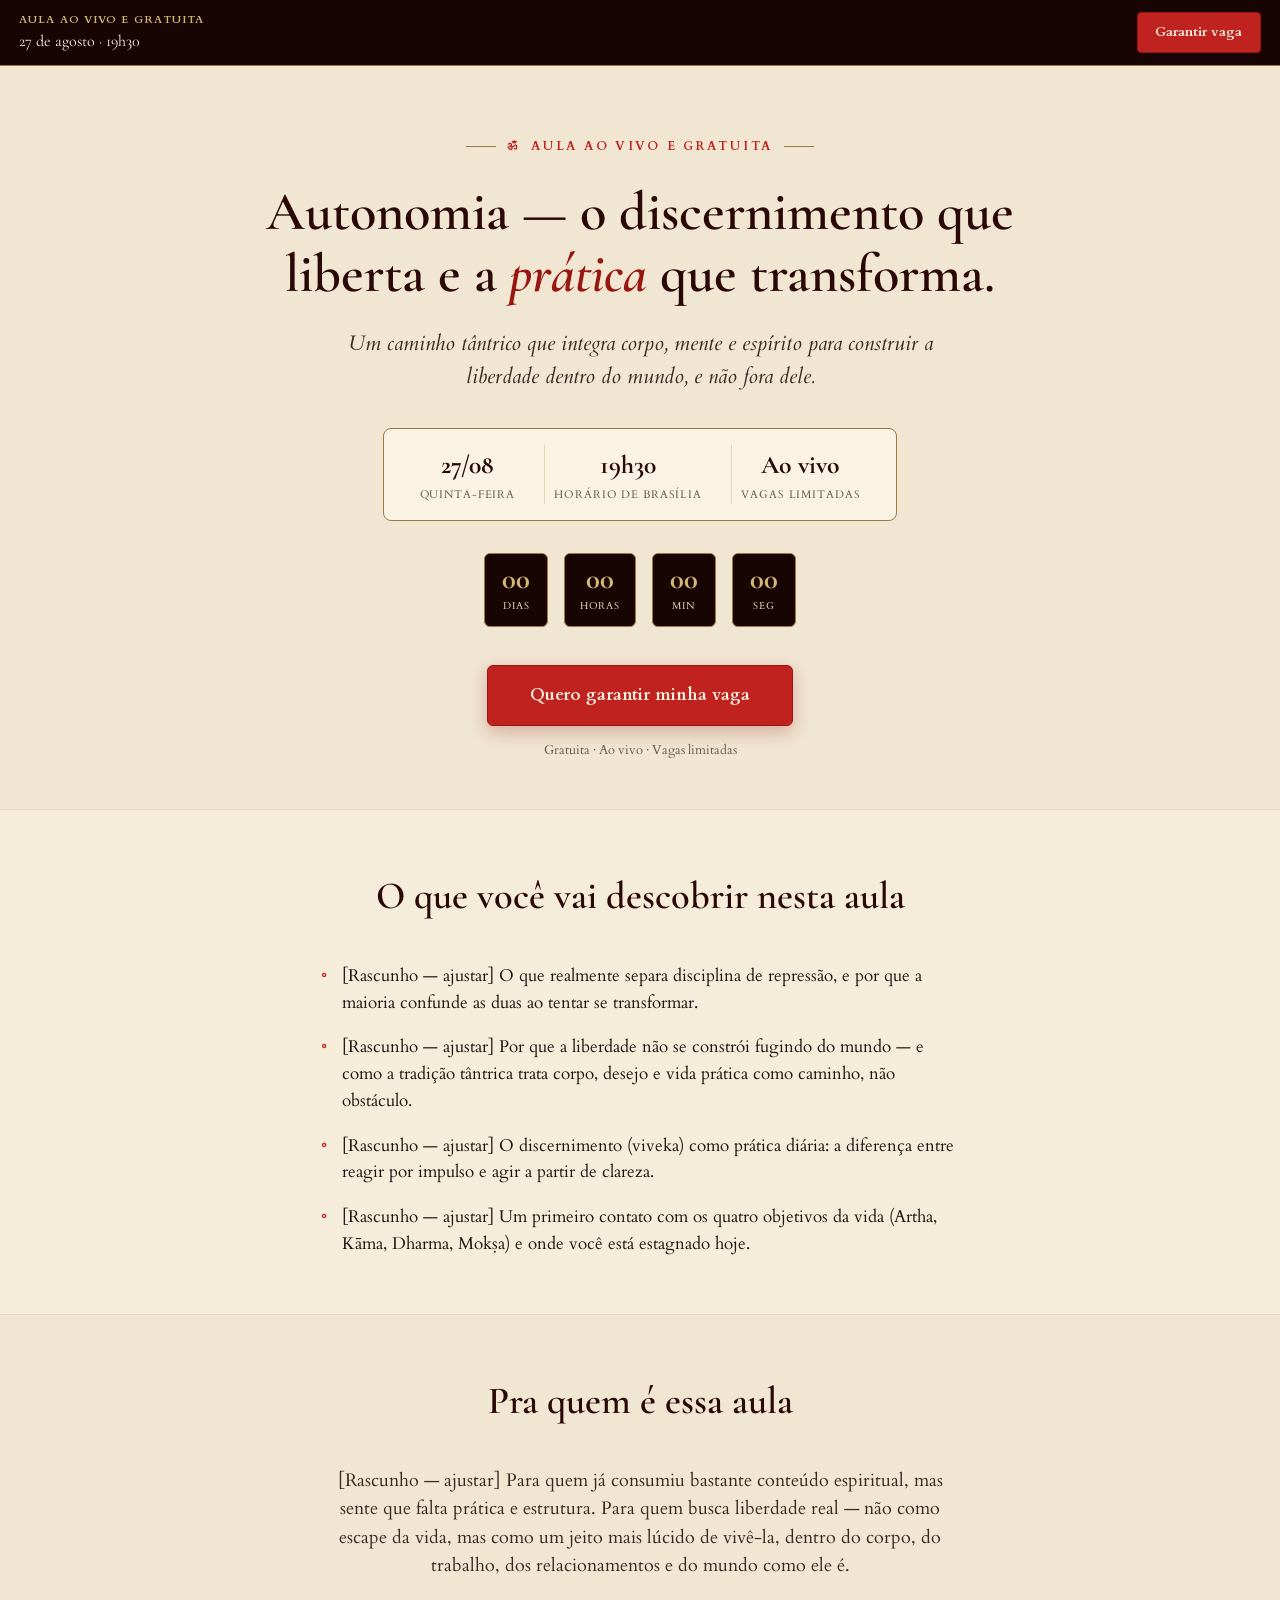
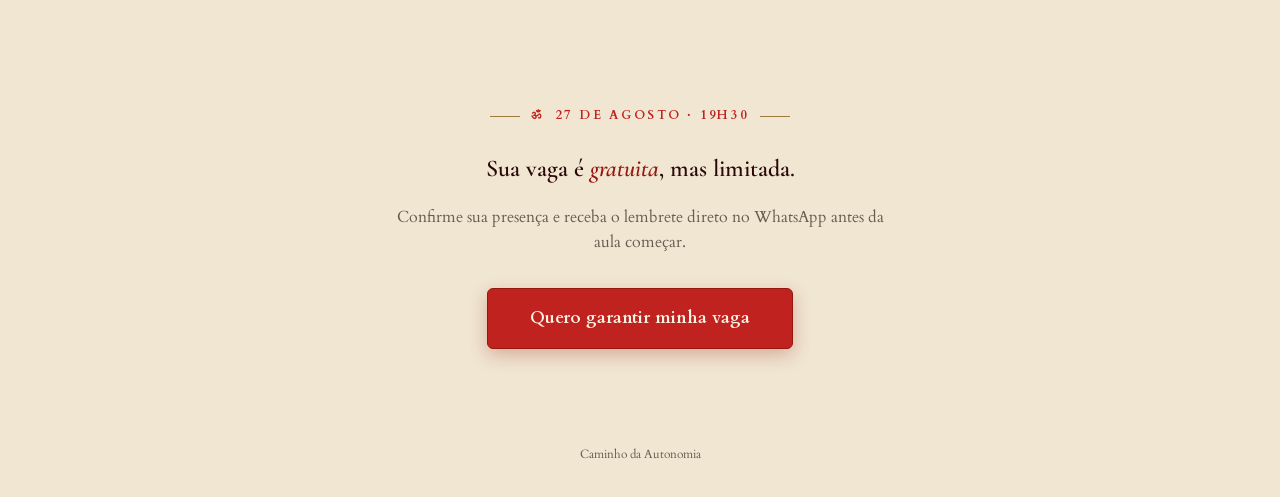
==== aula.html @ e90f303f "Adiciona pagina de captura da aula ao vivo (27/08, 19h30) Nova pagina em /aula (cleanUrls ja configu" ====
<!DOCTYPE html>
<html lang="pt-BR">
<head>
<meta charset="UTF-8">
<!-- Meta Pixel Code -->
<script>
!function(f,b,e,v,n,t,s)
{if(f.fbq)return;n=f.fbq=function(){n.callMethod?
n.callMethod.apply(n,arguments):n.queue.push(arguments)};
if(!f._fbq)f._fbq=n;n.push=n;n.loaded=!0;n.version='2.0';
n.queue=[];t=b.createElement(e);t.async=!0;
t.src=v;s=b.getElementsByTagName(e)[0];
s.parentNode.insertBefore(t,s)}(window, document,'script',
'https://connect.facebook.net/en_US/fbevents.js');
fbq('init', '1217417730189284');
fbq('track', 'PageView');
fbq('track', 'ViewContent');
</script>
<noscript><img height="1" width="1" style="display:none"
src="https://www.facebook.com/tr?id=1217417730189284&ev=PageView&noscript=1"
/></noscript>
<!-- End Meta Pixel Code -->
<meta name="viewport" content="width=device-width, initial-scale=1.0">
<title>Autonomia · Aula ao vivo e gratuita — Caminho da Autonomia</title>
<meta name="description" content="Um caminho tântrico que integra corpo, mente e espírito para construir a liberdade dentro do mundo, e não fora dele. Aula ao vivo e gratuita, 27 de agosto às 19h30.">

<meta property="og:type" content="website">
<meta property="og:title" content="Autonomia — o discernimento que liberta e a prática que transforma">
<meta property="og:description" content="Aula ao vivo e gratuita · 27 de agosto às 19h30 · Um caminho tântrico que integra corpo, mente e espírito.">
<meta property="og:url" content="https://caminhodaautonomia.com/aula">
<link rel="canonical" href="https://caminhodaautonomia.com/aula">

<link rel="preconnect" href="https://fonts.googleapis.com">
<link rel="preconnect" href="https://fonts.gstatic.com" crossorigin>
<link href="https://fonts.googleapis.com/css2?family=Cormorant+Garamond:ital,wght@0,300;0,400;0,500;0,600;0,700;1,400;1,500&family=Cardo:ital,wght@0,400;0,700;1,400&family=Tiro+Devanagari+Sanskrit:ital@0;1&display=swap" rel="stylesheet">

<style>
:root {
  --parchment: #F0E6D2;
  --parchment-deep: #E5D7B8;
  --parchment-soft: #F5ECDA;
  --ink: #1F1410;
  --ink-deep: #14090A;
  --ink-soft: #3A2820;
  --ink-mute: #6B5A4F;
  --saffron: #C0231F;
  --saffron-bright: #D8352A;
  --saffron-deep: #97160F;
  --gold: #C9A656;
  --gold-soft: #D4B872;
  --gold-deep: #9B7A3F;
  --maroon: #2A0807;
  --maroon-deep: #190404;
  --cream: #FAF3E4;
}

* { box-sizing: border-box; margin: 0; padding: 0; }

body {
  background: var(--parchment);
  color: var(--ink);
  font-family: 'Cardo', serif;
  line-height: 1.6;
  -webkit-font-smoothing: antialiased;
}

h1, h2, h3 { font-family: 'Cormorant Garamond', serif; color: var(--maroon); font-weight: 600; }

em { font-style: italic; color: var(--saffron-deep); }

.container { max-width: 900px; margin: 0 auto; padding: 0 1.5rem; }

/* ===== STICKY TOP BAR ===== */
.sticky-bar {
  position: sticky; top: 0; z-index: 50;
  display: flex; align-items: center; justify-content: space-between;
  gap: 1rem; padding: 0.7rem 1.2rem;
  background: var(--maroon-deep); border-bottom: 1px solid var(--gold-deep);
}
.sticky-bar .label { font-size: 0.68rem; letter-spacing: 0.1em; text-transform: uppercase; color: var(--gold-soft); font-weight: 700; }
.sticky-bar .value { font-family: 'Cormorant Garamond', serif; color: var(--cream); font-size: 1rem; }
.sticky-bar .btn-sticky {
  background: var(--saffron); color: var(--cream); border: 1px solid var(--saffron-deep);
  padding: 0.55rem 1.1rem; border-radius: 4px; text-decoration: none; font-weight: 700;
  font-size: 0.85rem; white-space: nowrap;
}
.sticky-bar .btn-sticky:hover { background: var(--saffron-bright); }

/* ===== HERO ===== */
.hero { padding: 4rem 0 3rem; text-align: center; }
.eyebrow {
  display: inline-flex; align-items: center; gap: 0.7rem;
  font-size: 0.78rem; letter-spacing: 0.22em; text-transform: uppercase;
  color: var(--saffron); font-weight: 700; margin-bottom: 1.5rem;
}
.eyebrow::before, .eyebrow::after { content: ''; width: 30px; height: 1px; background: var(--gold-deep); }
h1 { font-size: clamp(2.1rem, 5vw, 3.4rem); line-height: 1.15; margin-bottom: 1.3rem; }
.hero-subhead {
  font-size: clamp(1.05rem, 2vw, 1.3rem); color: var(--ink-soft); max-width: 640px;
  margin: 0 auto 2.2rem; font-style: italic;
}

/* ===== DATE CARD ===== */
.date-card {
  display: inline-flex; flex-wrap: wrap; align-items: center; justify-content: center;
  gap: 0.5rem 1.2rem; background: var(--cream); border: 1px solid var(--gold-deep);
  border-radius: 8px; padding: 1rem 1.6rem; margin-bottom: 2rem;
}
.date-card .item { display: flex; flex-direction: column; align-items: center; padding: 0 0.6rem; }
.date-card .item + .item { border-left: 1px solid var(--parchment-deep); }
.date-card .num { font-family: 'Cormorant Garamond', serif; font-size: 1.6rem; font-weight: 700; color: var(--maroon); }
.date-card .txt { font-size: 0.68rem; letter-spacing: 0.08em; text-transform: uppercase; color: var(--ink-mute); }

/* ===== COUNTDOWN ===== */
.countdown { display: flex; justify-content: center; gap: 1rem; margin-bottom: 2.4rem; }
.countdown .box { background: var(--maroon-deep); border: 1px solid var(--gold-deep); border-radius: 6px; padding: 0.7rem 0.9rem; min-width: 64px; text-align: center; }
.countdown .box .n { font-family: 'Cormorant Garamond', serif; font-size: 1.8rem; font-weight: 700; color: var(--gold-soft); line-height: 1; }
.countdown .box .l { font-size: 0.62rem; letter-spacing: 0.1em; text-transform: uppercase; color: var(--parchment-deep); margin-top: 0.3rem; }

/* ===== CTA BUTTON ===== */
.btn-primary {
  display: inline-block; background: var(--saffron); color: var(--cream);
  font-weight: 700; font-size: 1.05rem; padding: 1rem 2.6rem; border-radius: 6px;
  text-decoration: none; border: 1px solid var(--saffron-deep);
  box-shadow: 0 6px 18px rgba(151,22,15,0.28);
}
.btn-primary:hover { background: var(--saffron-bright); }
.cta-note { font-size: 0.82rem; color: var(--ink-mute); margin-top: 0.9rem; }

/* ===== SECTIONS ===== */
section.block { padding: 3.5rem 0; }
section.block.alt { background: var(--parchment-soft); border-top: 1px solid var(--parchment-deep); border-bottom: 1px solid var(--parchment-deep); }
.block h2 { font-size: clamp(1.7rem, 3.5vw, 2.4rem); text-align: center; margin-bottom: 2.2rem; }

.discover-list { list-style: none; display: flex; flex-direction: column; gap: 1.1rem; max-width: 640px; margin: 0 auto; }
.discover-list li { display: flex; gap: 0.9rem; align-items: flex-start; font-size: 1.05rem; }
.discover-list li .mark { color: var(--saffron); font-size: 1.3rem; line-height: 1.2; font-family: 'Cormorant Garamond', serif; }

.for-who { max-width: 620px; margin: 0 auto; text-align: center; font-size: 1.1rem; color: var(--ink-soft); }

/* ===== FINAL CTA ===== */
.final-cta { text-align: center; padding: 4rem 0; }
.final-cta h2 { margin-bottom: 1rem; }
.final-cta p.lede { color: var(--ink-mute); max-width: 500px; margin: 0 auto 2rem; }

footer { text-align: center; padding: 2rem 0; font-size: 0.78rem; color: var(--ink-mute); }

@media (max-width: 640px) {
  .countdown { gap: 0.6rem; }
  .countdown .box { min-width: 54px; padding: 0.55rem 0.6rem; }
  .date-card { padding: 0.9rem 1.1rem; }
}
</style>
</head>
<body>

<!-- === STICKY TOP BAR === -->
<div class="sticky-bar">
  <div>
    <div class="label">Aula ao vivo e gratuita</div>
    <div class="value">27 de agosto · 19h30</div>
  </div>
  <a href="#inscricao" class="btn-sticky">Garantir vaga</a>
</div>

<main>

<!-- ===== HERO ===== -->
<section class="hero">
  <div class="container">
    <span class="eyebrow">ॐ&nbsp;&nbsp;Aula ao vivo e gratuita</span>
    <h1>Autonomia — o discernimento que liberta e a <em>prática</em> que transforma.</h1>
    <p class="hero-subhead">Um caminho tântrico que integra corpo, mente e espírito para construir a liberdade dentro do mundo, e não fora dele.</p>

    <div class="date-card">
      <div class="item">
        <span class="num">27/08</span>
        <span class="txt">Quinta-feira</span>
      </div>
      <div class="item">
        <span class="num">19h30</span>
        <span class="txt">Horário de Brasília</span>
      </div>
      <div class="item">
        <span class="num">Ao vivo</span>
        <span class="txt">Vagas limitadas</span>
      </div>
    </div>

    <div class="countdown" id="countdown">
      <div class="box"><div class="n" id="cd-days">--</div><div class="l">dias</div></div>
      <div class="box"><div class="n" id="cd-hours">--</div><div class="l">horas</div></div>
      <div class="box"><div class="n" id="cd-min">--</div><div class="l">min</div></div>
      <div class="box"><div class="n" id="cd-sec">--</div><div class="l">seg</div></div>
    </div>

    <div id="inscricao">
      <a href="https://chat.whatsapp.com/FAkAv87tEyYCftjUbck6sD?s=cl&p=i&ilr=4&amv=0" class="btn-primary" target="_blank" rel="noopener" onclick="fbq('track','Lead');">Quero garantir minha vaga</a>
      <div class="cta-note">Gratuita · Ao vivo · Vagas limitadas</div>
    </div>
  </div>
</section>

<!-- ===== O QUE VOCÊ VAI DESCOBRIR ===== -->
<section class="block alt">
  <div class="container">
    <h2>O que você vai descobrir nesta aula</h2>
    <ul class="discover-list">
      <li><span class="mark">॰</span><span>[Rascunho — ajustar] O que realmente separa disciplina de repressão, e por que a maioria confunde as duas ao tentar se transformar.</span></li>
      <li><span class="mark">॰</span><span>[Rascunho — ajustar] Por que a liberdade não se constrói fugindo do mundo — e como a tradição tântrica trata corpo, desejo e vida prática como caminho, não obstáculo.</span></li>
      <li><span class="mark">॰</span><span>[Rascunho — ajustar] O discernimento (viveka) como prática diária: a diferença entre reagir por impulso e agir a partir de clareza.</span></li>
      <li><span class="mark">॰</span><span>[Rascunho — ajustar] Um primeiro contato com os quatro objetivos da vida (Artha, Kāma, Dharma, Mokṣa) e onde você está estagnado hoje.</span></li>
    </ul>
  </div>
</section>

<!-- ===== PRA QUEM É ===== -->
<section class="block">
  <div class="container">
    <h2>Pra quem é essa aula</h2>
    <p class="for-who">[Rascunho — ajustar] Para quem já consumiu bastante conteúdo espiritual, mas sente que falta prática e estrutura. Para quem busca liberdade real — não como escape da vida, mas como um jeito mais lúcido de vivê-la, dentro do corpo, do trabalho, dos relacionamentos e do mundo como ele é.</p>
  </div>
</section>

<!-- ===== CTA FINAL ===== -->
<section class="final-cta">
  <div class="container">
    <span class="eyebrow centered" style="justify-content:center;">ॐ&nbsp;&nbsp;27 de agosto · 19h30</span>
    <h2>Sua vaga é <em>gratuita</em>, mas limitada.</h2>
    <p class="lede">Confirme sua presença e receba o lembrete direto no WhatsApp antes da aula começar.</p>
    <a href="https://chat.whatsapp.com/FAkAv87tEyYCftjUbck6sD?s=cl&p=i&ilr=4&amv=0" class="btn-primary" target="_blank" rel="noopener" onclick="fbq('track','Lead');">Quero garantir minha vaga</a>
  </div>
</section>

</main>

<footer>Caminho da Autonomia</footer>

<script>
(function () {
  var target = new Date("2026-08-27T19:30:00-03:00").getTime();
  var daysEl = document.getElementById("cd-days");
  var hoursEl = document.getElementById("cd-hours");
  var minEl = document.getElementById("cd-min");
  var secEl = document.getElementById("cd-sec");

  function pad(n) { return String(n).padStart(2, "0"); }

  function tick() {
    var now = new Date().getTime();
    var diff = target - now;
    if (diff <= 0) {
      daysEl.textContent = "00"; hoursEl.textContent = "00"; minEl.textContent = "00"; secEl.textContent = "00";
      return;
    }
    var days = Math.floor(diff / 86400000);
    var hours = Math.floor((diff % 86400000) / 3600000);
    var min = Math.floor((diff % 3600000) / 60000);
    var sec = Math.floor((diff % 60000) / 1000);
    daysEl.textContent = pad(days);
    hoursEl.textContent = pad(hours);
    minEl.textContent = pad(min);
    secEl.textContent = pad(sec);
  }

  tick();
  setInterval(tick, 1000);
})();
</script>

</body>
</html>
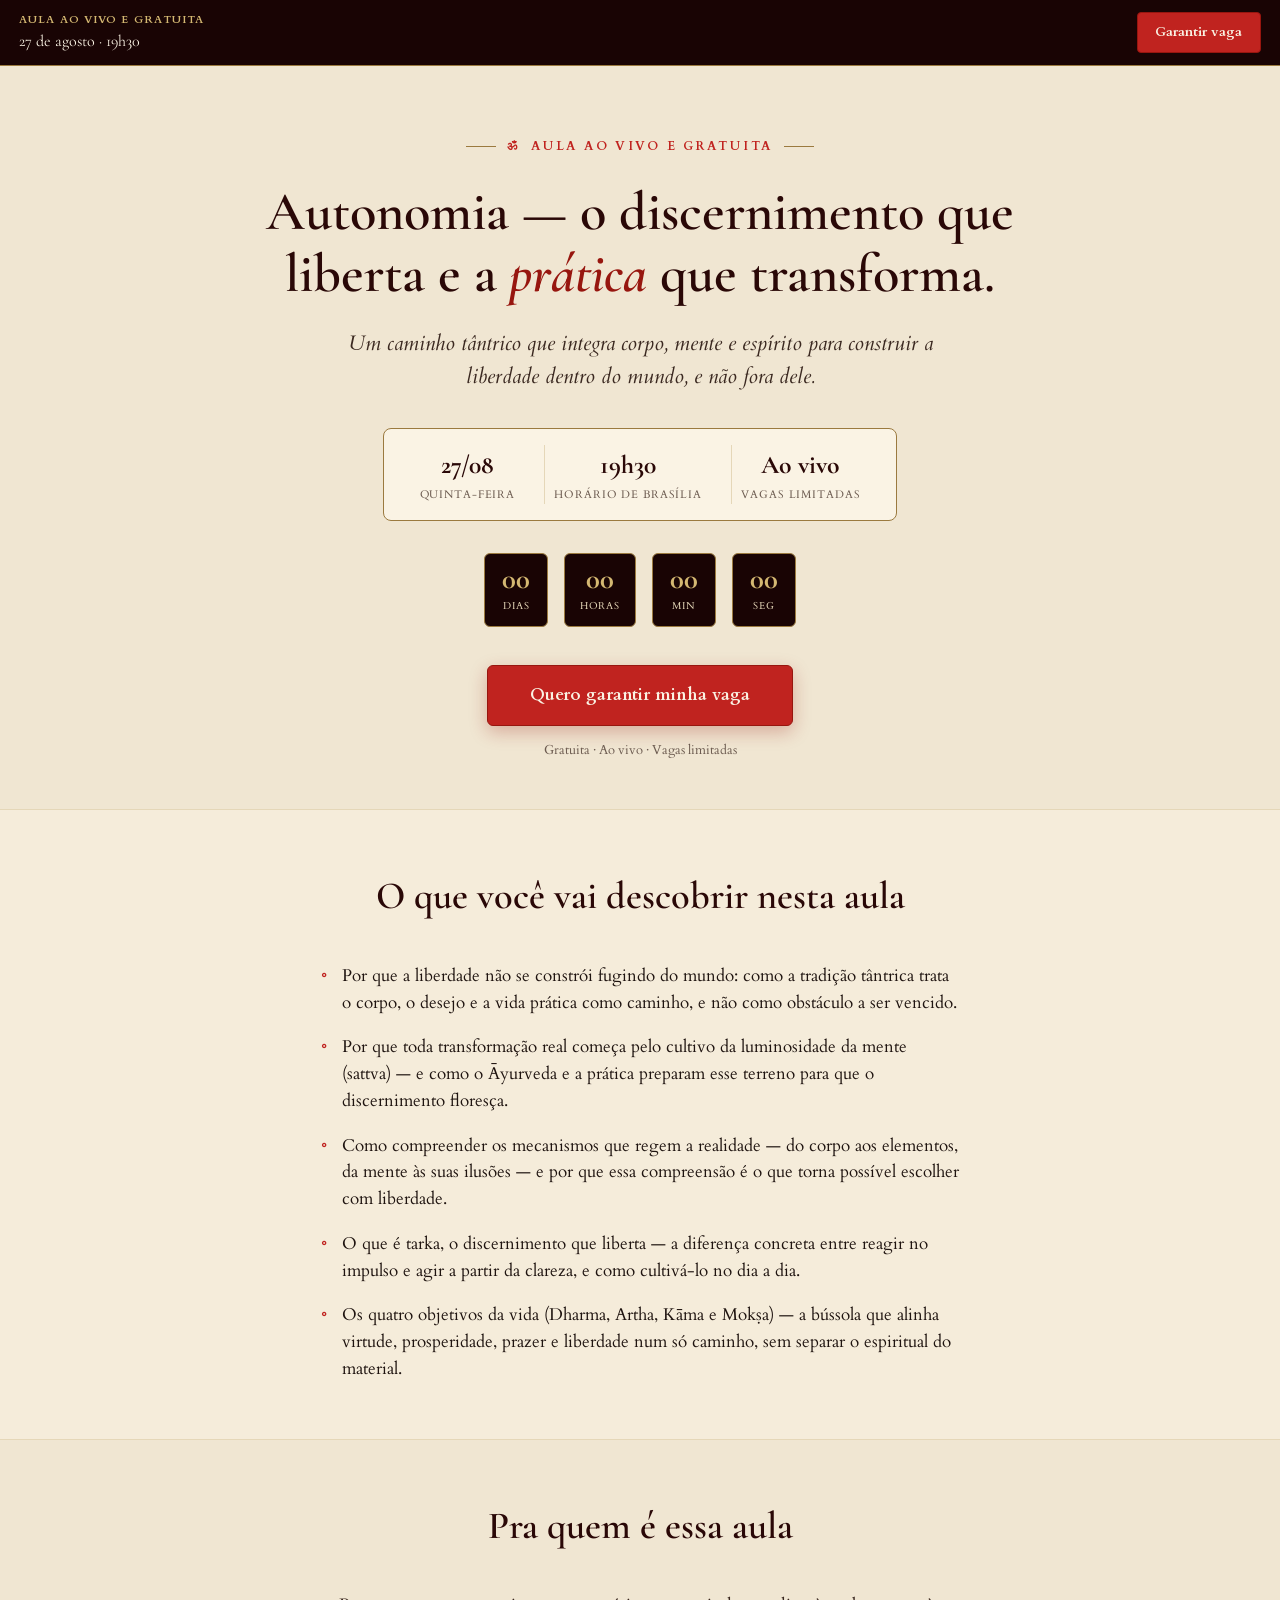
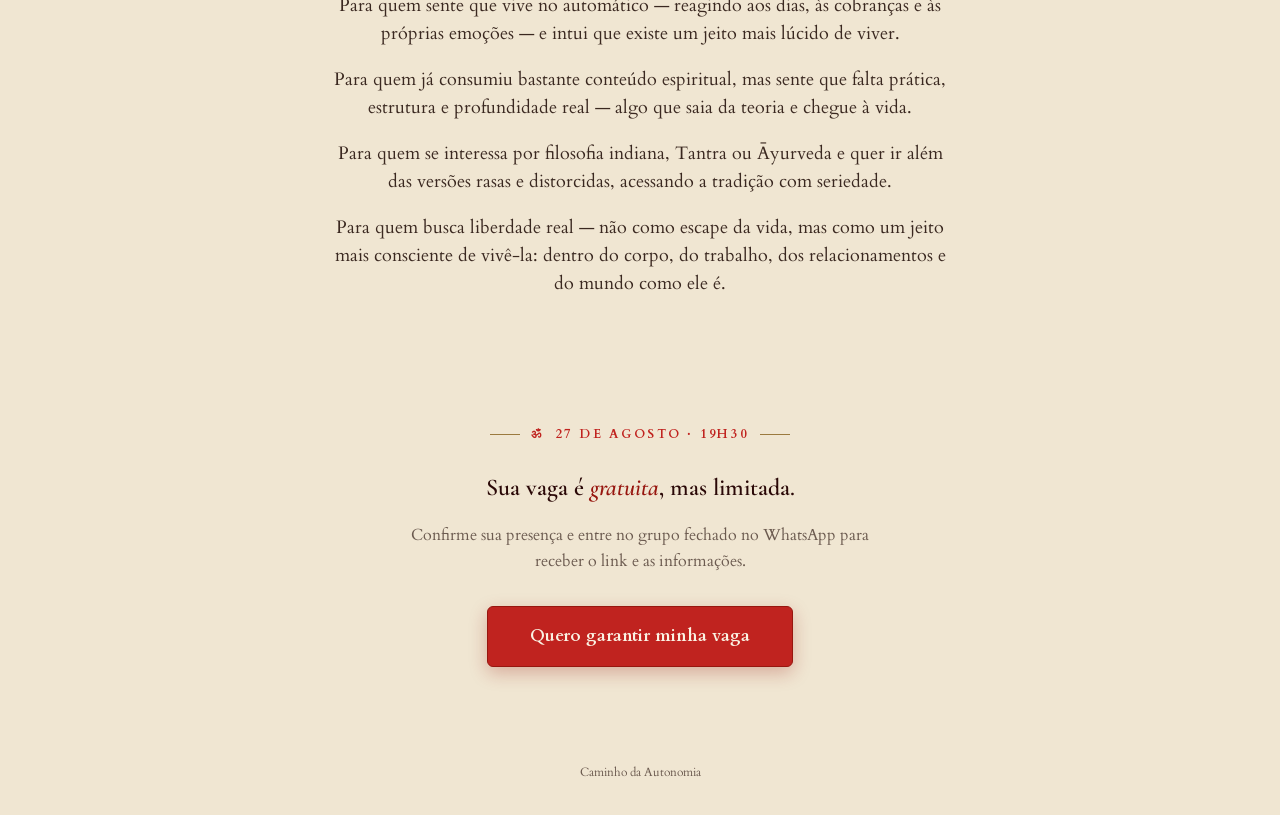
==== commit e2f205d5: "Atualiza texto final da pagina de captura (o que vai descobrir + pra quem e)" ====
--- a/aula.html
+++ b/aula.html
@@ -137,6 +137,7 @@
 .discover-list li .mark { color: var(--saffron); font-size: 1.3rem; line-height: 1.2; font-family: 'Cormorant Garamond', serif; }
 
 .for-who { max-width: 620px; margin: 0 auto; text-align: center; font-size: 1.1rem; color: var(--ink-soft); }
+.for-who p + p { margin-top: 1.1rem; }
 
 /* ===== FINAL CTA ===== */
 .final-cta { text-align: center; padding: 4rem 0; }
@@ -206,10 +207,11 @@
   <div class="container">
     <h2>O que você vai descobrir nesta aula</h2>
     <ul class="discover-list">
-      <li><span class="mark">॰</span><span>[Rascunho — ajustar] O que realmente separa disciplina de repressão, e por que a maioria confunde as duas ao tentar se transformar.</span></li>
-      <li><span class="mark">॰</span><span>[Rascunho — ajustar] Por que a liberdade não se constrói fugindo do mundo — e como a tradição tântrica trata corpo, desejo e vida prática como caminho, não obstáculo.</span></li>
-      <li><span class="mark">॰</span><span>[Rascunho — ajustar] O discernimento (viveka) como prática diária: a diferença entre reagir por impulso e agir a partir de clareza.</span></li>
-      <li><span class="mark">॰</span><span>[Rascunho — ajustar] Um primeiro contato com os quatro objetivos da vida (Artha, Kāma, Dharma, Mokṣa) e onde você está estagnado hoje.</span></li>
+      <li><span class="mark">॰</span><span>Por que a liberdade não se constrói fugindo do mundo: como a tradição tântrica trata o corpo, o desejo e a vida prática como caminho, e não como obstáculo a ser vencido.</span></li>
+      <li><span class="mark">॰</span><span>Por que toda transformação real começa pelo cultivo da luminosidade da mente (sattva) — e como o Āyurveda e a prática preparam esse terreno para que o discernimento floresça.</span></li>
+      <li><span class="mark">॰</span><span>Como compreender os mecanismos que regem a realidade — do corpo aos elementos, da mente às suas ilusões — e por que essa compreensão é o que torna possível escolher com liberdade.</span></li>
+      <li><span class="mark">॰</span><span>O que é tarka, o discernimento que liberta — a diferença concreta entre reagir no impulso e agir a partir da clareza, e como cultivá-lo no dia a dia.</span></li>
+      <li><span class="mark">॰</span><span>Os quatro objetivos da vida (Dharma, Artha, Kāma e Mokṣa) — a bússola que alinha virtude, prosperidade, prazer e liberdade num só caminho, sem separar o espiritual do material.</span></li>
     </ul>
   </div>
 </section>
@@ -218,7 +220,12 @@
 <section class="block">
   <div class="container">
     <h2>Pra quem é essa aula</h2>
-    <p class="for-who">[Rascunho — ajustar] Para quem já consumiu bastante conteúdo espiritual, mas sente que falta prática e estrutura. Para quem busca liberdade real — não como escape da vida, mas como um jeito mais lúcido de vivê-la, dentro do corpo, do trabalho, dos relacionamentos e do mundo como ele é.</p>
+    <div class="for-who">
+      <p>Para quem sente que vive no automático — reagindo aos dias, às cobranças e às próprias emoções — e intui que existe um jeito mais lúcido de viver.</p>
+      <p>Para quem já consumiu bastante conteúdo espiritual, mas sente que falta prática, estrutura e profundidade real — algo que saia da teoria e chegue à vida.</p>
+      <p>Para quem se interessa por filosofia indiana, Tantra ou Āyurveda e quer ir além das versões rasas e distorcidas, acessando a tradição com seriedade.</p>
+      <p>Para quem busca liberdade real — não como escape da vida, mas como um jeito mais consciente de vivê-la: dentro do corpo, do trabalho, dos relacionamentos e do mundo como ele é.</p>
+    </div>
   </div>
 </section>
 
@@ -227,7 +234,7 @@
   <div class="container">
     <span class="eyebrow centered" style="justify-content:center;">ॐ&nbsp;&nbsp;27 de agosto · 19h30</span>
     <h2>Sua vaga é <em>gratuita</em>, mas limitada.</h2>
-    <p class="lede">Confirme sua presença e receba o lembrete direto no WhatsApp antes da aula começar.</p>
+    <p class="lede">Confirme sua presença e entre no grupo fechado no WhatsApp para receber o link e as informações.</p>
     <a href="https://chat.whatsapp.com/FAkAv87tEyYCftjUbck6sD?s=cl&p=i&ilr=4&amv=0" class="btn-primary" target="_blank" rel="noopener" onclick="fbq('track','Lead');">Quero garantir minha vaga</a>
   </div>
 </section>
